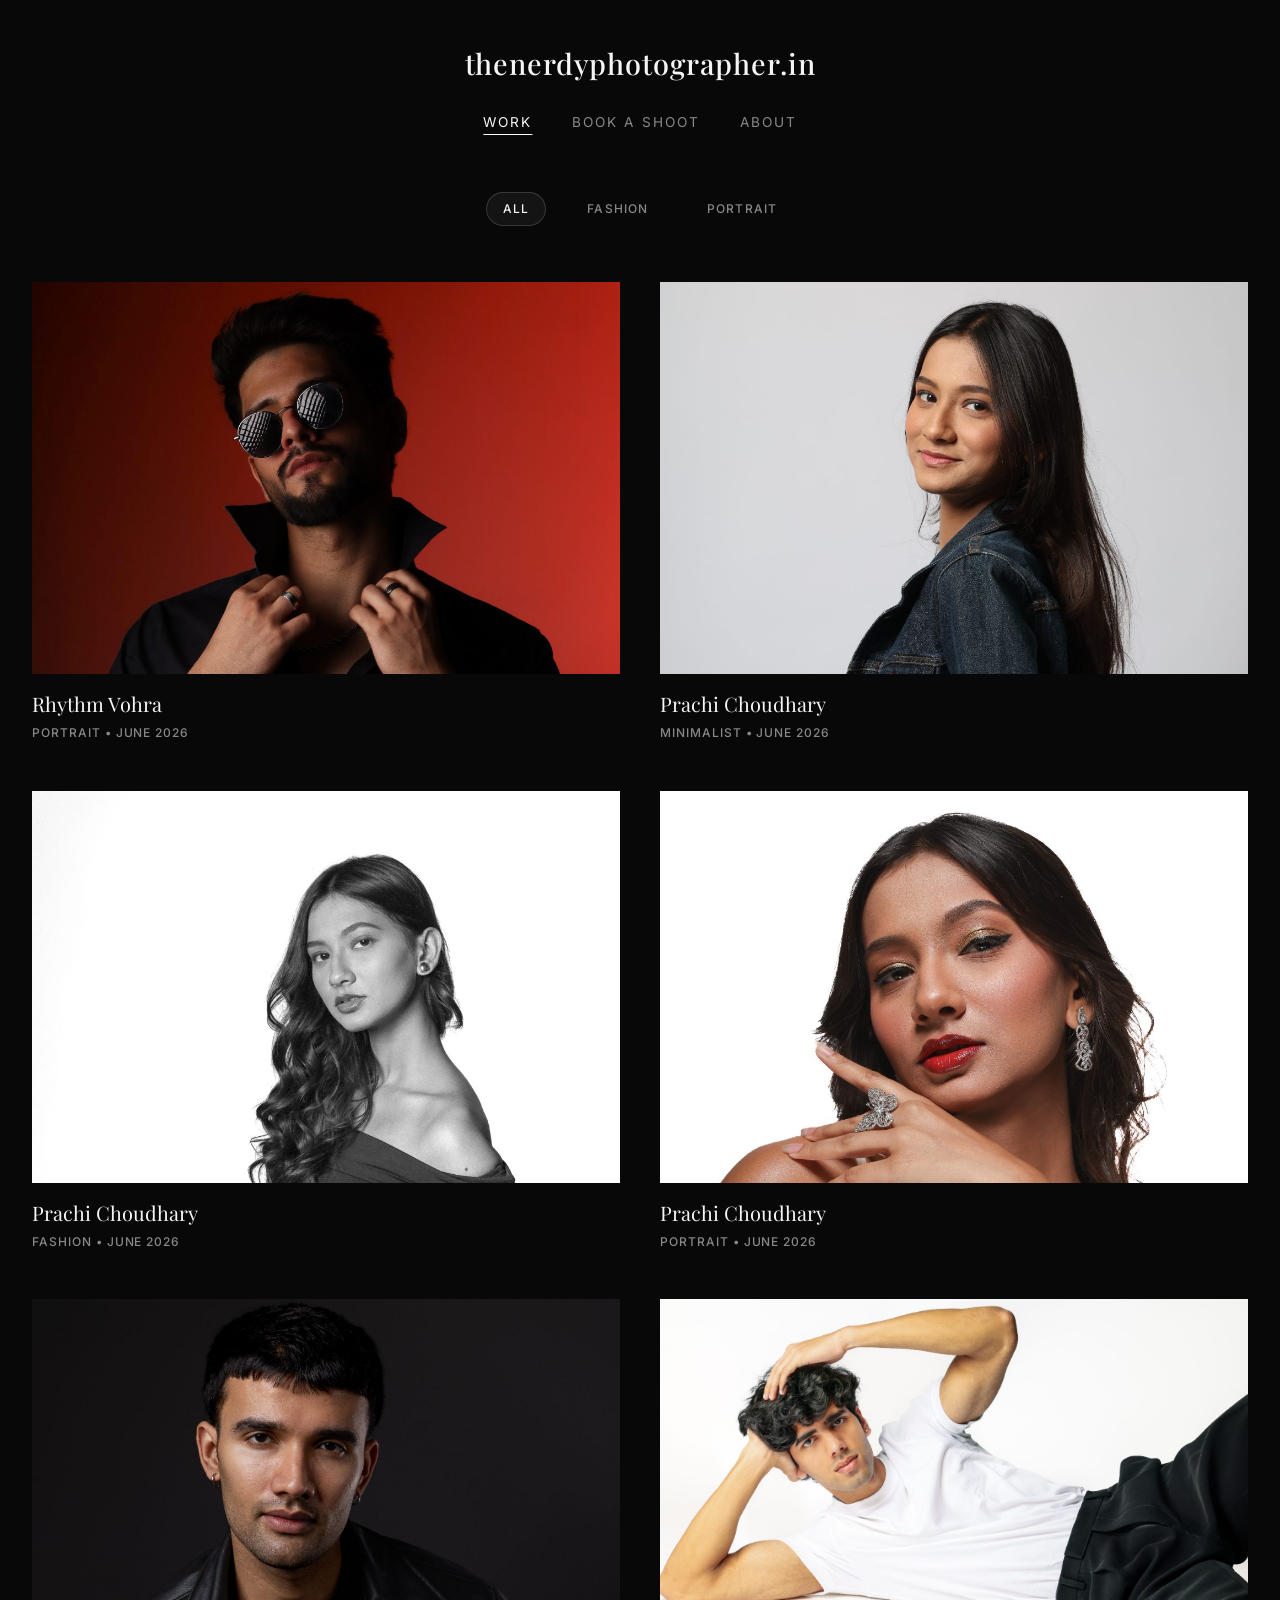
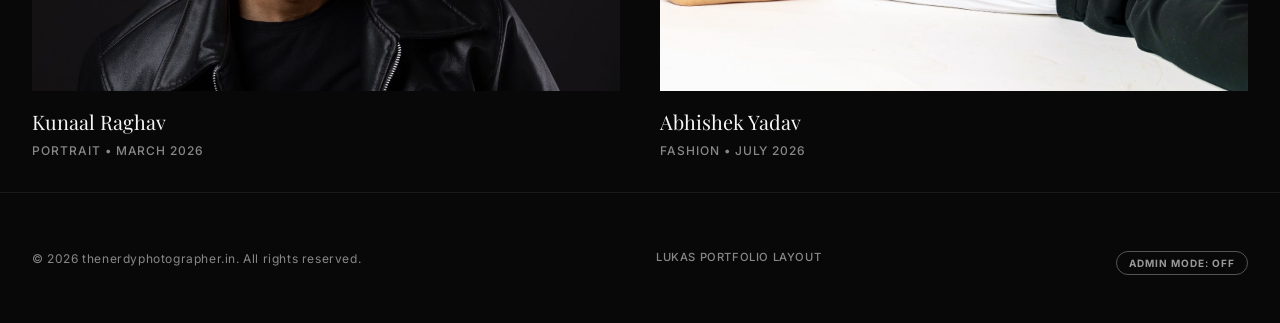
==== lukas-portfolio/index.html @ dd001d80 "Initial commit of test-portfolios (Lukas, Matthias, and Nordic Editorial templates)" ====
<!DOCTYPE html>
<html lang="en">
<head>
  <meta charset="UTF-8">
  <meta name="viewport" content="width=device-width, initial-scale=1.0">
  <title>Lukas — photographer portfolio</title>
  <meta name="description" content="A minimalist landscape and fashion photography portfolio, styled in the Lukas theme. Noida, Delhi NCR, India.">
  
  <!-- Fonts: Inter for UI/Body, Playfair Display for Editorial Titles -->
  <link rel="preconnect" href="https://fonts.googleapis.com">
  <link rel="preconnect" href="https://fonts.gstatic.com" crossorigin>
  <link href="https://fonts.googleapis.com/css2?family=Inter:wght@300;400;500;600;700&family=Playfair+Display:ital,wght@0,400;0,500;0,600;1,400&display=swap" rel="stylesheet">
  
  <link rel="stylesheet" href="styles.css">
</head>
<body class="dark-mode">
  
  <!-- Centered Navigation Header -->
  <header class="site-header">
    <div class="header-container">
      <a href="#/" class="logo-link">
        <h1 class="logo-title">thenerdyphotographer.in</h1>
      </a>
      <nav class="main-nav">
        <ul class="nav-list">
          <li><a href="#/" class="nav-item active" data-page="work">Work</a></li>
          <li><a href="#/book" class="nav-item" data-page="book">Book a Shoot</a></li>
          <li><a href="#/about" class="nav-item" data-page="about">About</a></li>
          <li id="nav-upload-li" style="display: none;"><a href="#/upload" class="nav-item" data-page="upload">Publish Shoot</a></li>
        </ul>
      </nav>
    </div>
  </header>

  <!-- Main Viewport -->
  <main class="viewport-main">
    
    <!-- Loader -->
    <div id="loader" class="loader">
      <div class="loader-spinner"></div>
    </div>

    <!-- View: Portfolio Work Grid (Lukas-style project grid) -->
    <section id="view-work" class="view active">
      <!-- Activity/Category Filters -->
      <div class="filters-container"></div>
      
      <!-- Portfolio Grid -->
      <div id="portfolio-grid" class="portfolio-grid">
        <!-- Rendered dynamically by app.js -->
      </div>
    </section>

    <!-- View: Project Details View -->
    <section id="view-project" class="view">
      <div class="project-header">
        <a href="#/" class="back-link">
          <svg width="18" height="18" viewBox="0 0 24 24" fill="none" stroke="currentColor" stroke-width="2" stroke-linecap="round" stroke-linejoin="round"><line x1="19" y1="12" x2="5" y2="12"></line><polyline points="12 19 5 12 12 5"></polyline></svg>
          <span>Back to Work</span>
        </a>
        <h2 id="project-title" class="project-title">Project Title</h2>
        <div id="project-meta-top" class="project-meta-top">
          <span id="project-season">Season</span> &bull; 
          <span id="project-location">Location</span> &bull; 
          <span id="project-activity">Activity</span>
        </div>
      </div>

      <!-- Project Story / Description -->
      <div id="project-desc-container" class="project-description-container">
        <p id="project-description" class="project-description-text">Project creative narrative...</p>
      </div>

      <!-- Project Photo Stack -->
      <div id="project-photos" class="project-photos">
        <!-- Rendered dynamically by app.js -->
      </div>

      <!-- Extended Details: Testimonials & Lighting Diagrams -->
      <div class="extended-details-section">
        <div class="extended-grid">
          <!-- Testimonials -->
          <div id="project-testimonials" class="detail-block testimonials-block">
            <h3 class="block-title">Testimonials</h3>
            <div id="testimonial-quotes" class="testimonial-quotes">
              <!-- Rendered dynamically -->
            </div>
          </div>
          <!-- Lighting Diagram -->
          <div id="project-lighting" class="detail-block lighting-block">
            <h3 class="block-title">Lighting Setup</h3>
            <div id="lighting-content" class="lighting-content">
              <!-- Rendered dynamically -->
            </div>
          </div>
        </div>
      </div>

      <!-- Project Credits / Technical details sidebar/footer -->
      <div class="project-credits-section">
        <div class="credits-grid">
          <div class="credit-block">
            <span class="credit-label">Creative Team</span>
            <div id="credit-team-details" class="credit-value">
              <!-- Rendered dynamically -->
            </div>
          </div>
          <div class="credit-block">
            <span class="credit-label">Production details</span>
            <div id="credit-tech-details" class="credit-value">
              <!-- Rendered dynamically -->
            </div>
          </div>
        </div>
      </div>
    </section>

    <!-- View: Book a Shoot Form Page -->
    <section id="view-book" class="view">
      <div class="booking-container">
        <div class="booking-header">
          <h2 class="booking-title">Book a Session</h2>
          <p class="booking-subtitle">Collaborate with our Noida-based creative studio on your next project</p>
        </div>

        <form id="booking-form" class="booking-form">
          <div class="form-row">
            <div class="form-group">
              <label for="book-name" class="form-label">Name *</label>
              <input type="text" id="book-name" required class="form-input" placeholder="Your full name">
            </div>
            <div class="form-group">
              <label for="book-role" class="form-label">Role / Organization *</label>
              <input type="text" id="book-role" required class="form-input" placeholder="e.g. Designer, Stylist, Brand Manager, MUA, Talent">
            </div>
          </div>

          <div class="form-row">
            <div class="form-group">
              <label for="book-email" class="form-label">Email *</label>
              <input type="email" id="book-email" required class="form-input" placeholder="Your email address">
            </div>
            <div class="form-group">
              <label for="book-phone" class="form-label">Phone Number</label>
              <input type="tel" id="book-phone" class="form-input" placeholder="Your contact number">
            </div>
          </div>

          <div class="form-row">
            <div class="form-group">
              <label for="book-type" class="form-label">Shoot Type *</label>
              <select id="book-type" required class="form-input">
                <option value="" disabled selected>Select shoot type</option>
                <option value="Portrait">Portrait Session</option>
                <option value="Fashion">Fashion Editorial</option>
                <option value="Campaign">Brand Campaign</option>
                <option value="Commercial">Commercial Project</option>
                <option value="Test Shoot">Creative Test Shoot</option>
              </select>
            </div>
            <div class="form-group">
              <label for="book-date" class="form-label">Preferred Date *</label>
              <input type="date" id="book-date" required class="form-input">
            </div>
          </div>

          <div class="form-row">
            <div class="form-group">
              <label for="book-brand" class="form-label">Brand / Client / Collection (Optional)</label>
              <input type="text" id="book-brand" class="form-input" placeholder="e.g. Vogue, Personal Project, Local Brand">
            </div>
            <div class="form-group">
              <label for="book-instagram" class="form-label">Instagram Handle (Optional)</label>
              <input type="text" id="book-instagram" class="form-input" placeholder="e.g. @yourhandle">
            </div>
          </div>

          <div class="form-group">
            <label for="book-concept" class="form-label">Creative Concept / Brief *</label>
            <textarea id="book-concept" required class="form-input form-textarea" placeholder="Describe your vision, mood, styling ideas, and the narrative you want to capture..."></textarea>
          </div>

          <div class="form-group">
            <label for="book-gear" class="form-label">Special Gear / Studio Requirements (Optional)</label>
            <input type="text" id="book-gear" class="form-input" placeholder="e.g. Medium format, continuous lights, outdoor reflectors">
          </div>

          <button type="submit" class="booking-submit-btn" id="bookSubmitBtn">Send Booking Request</button>
          
          <div id="booking-success-msg" class="booking-success-msg">
            <svg width="24" height="24" viewBox="0 0 24 24" fill="none" stroke="currentColor" stroke-width="2" stroke-linecap="round" stroke-linejoin="round" class="success-icon"><polyline points="20 6 9 17 4 12"></polyline></svg>
            <div>
              <strong>Request Received!</strong> We will get in touch with you shortly.
            </div>
          </div>
        </form>

        <!-- Display Local Bookings Archive (Stays local, for client review) -->
        <div class="bookings-archive">
          <h3 class="archive-title">Your Local Bookings</h3>
          <div id="bookings-list" class="bookings-list">
            <p class="no-bookings">No local bookings made yet.</p>
          </div>
        </div>
      </div>
    </section>

    <!-- View: About Page -->
    <section id="view-about" class="view">
      <div class="about-container">
        <div class="about-hero-image">
          <div class="about-visual-fallback">
            <span class="studio-initials">TNP</span>
          </div>
        </div>
        <div class="about-content">
          <h2 class="about-title">thenerdyphotographer.in</h2>
          <p class="about-subtitle">Visual Storytelling & Creative Photography</p>
          <div class="about-text">
            <p>Based in Noida, Noida / Delhi NCR, our studio focuses on creating cinematic, high-fashion, editorial, and portrait photography.</p>
            <p>We blend storytelling with structural composition and soft lighting diagramming to deliver a signature, narrative-driven aesthetic.</p>
            <p>Available for editorial commissions, brand campaigns, and creative test shoots.</p>
          </div>
          <div class="about-details">
            <div class="about-info-row">
              <span class="info-label">Location</span>
              <span class="info-value">Noida, Uttar Pradesh, India</span>
            </div>
            <div class="about-info-row">
              <span class="info-label">Instagram</span>
              <span class="info-value"><a href="https://www.instagram.com/thenerdyphotographer.in/" target="_blank" rel="noopener">@thenerdyphotographer.in</a></span>
            </div>
            <div class="about-info-row">
              <span class="info-label">Kavyar</span>
              <span class="info-value"><a href="https://kavyar.com/uucurn46ib8f" target="_blank" rel="noopener">kavyar.com/uucurn46ib8f</a></span>
            </div>
          </div>
        </div>
      </div>
    </section>

  </main>

    <!-- View: Upload Page (Admin) -->
    <section id="view-upload" class="view">
      <div class="booking-container">
        <div class="booking-header">
          <h2 class="booking-title">Publish a Photoshoot</h2>
          <p class="booking-subtitle">Create a new gallery shoot and save it to the local browser archive.</p>
        </div>

        <form id="upload-form" class="booking-form" autocomplete="off">
          <div class="form-group">
            <label for="upload-images" class="form-label" style="display:block; margin-bottom:12px; font-weight:700;">Upload Photos *</label>
            <div id="lukas-dropzone" class="dropzone" style="border: 2px dashed #444; border-radius: 8px; padding: 30px; text-align: center; cursor: pointer; background: #111; margin-bottom: 20px;">
              <input type="file" id="upload-file-input" accept="image/*" multiple style="display:none;" />
              <p style="margin:0; font-size:14px; color:#aaa;">Drag photos here or <span style="text-decoration:underline; color:#c3a078;">browse files</span></p>
            </div>
            <div id="staging-grid" class="thumb-grid" style="display: grid; grid-template-columns: repeat(auto-fill, minmax(110px, 1fr)); gap: 12px; margin-bottom: 20px;"></div>
          </div>

          <div class="form-group">
            <label for="f_title" class="form-label">Shoot Title *</label>
            <input type="text" id="f_title" required class="form-input" placeholder="e.g. Merrell Campaign — Fall '26">
          </div>

          <div class="form-row">
            <div class="form-group">
              <label for="f_brand" class="form-label">Brand</label>
              <input type="text" id="f_brand" class="form-input" placeholder="e.g. Merrell, Vogue, Independent">
            </div>
            <div class="form-group">
              <label for="f_activity" class="form-label">Activity / Genre *</label>
              <select id="f_activity" required class="form-input">
                <option value="Portrait">Portrait</option>
                <option value="Fashion">Fashion</option>
                <option value="Editorial">Editorial</option>
                <option value="Commercial">Commercial</option>
                <option value="Sports">Sports</option>
                <option value="Beauty">Beauty</option>
              </select>
            </div>
          </div>

          <div class="form-row">
            <div class="form-group">
              <label for="f_type" class="form-label">Type</label>
              <input type="text" id="f_type" class="form-input" placeholder="e.g. Commercial Campaign, Test Shoot">
            </div>
            <div class="form-group">
              <label for="f_season" class="form-label">Season / Year</label>
              <input type="text" id="f_season" class="form-input" placeholder="e.g. Autumn 2026">
            </div>
          </div>

          <div class="form-row">
            <div class="form-group">
              <label for="f_photographer" class="form-label">Photographer</label>
              <input type="text" id="f_photographer" class="form-input" placeholder="Prateek Saxena">
            </div>
            <div class="form-group">
              <label for="f_ad" class="form-label">Art Director</label>
              <input type="text" id="f_ad" class="form-input" placeholder="—">
            </div>
          </div>

          <div class="form-row">
            <div class="form-group">
              <label for="f_stylist" class="form-label">Stylist</label>
              <input type="text" id="f_stylist" class="form-input" placeholder="—">
            </div>
            <div class="form-group">
              <label for="f_hair" class="form-label">Hair Stylist</label>
              <input type="text" id="f_hair" class="form-input" placeholder="—">
            </div>
          </div>

          <div class="form-row">
            <div class="form-group">
              <label for="f_mua" class="form-label">Makeup Artist (MUA)</label>
              <input type="text" id="f_mua" class="form-input" placeholder="—">
            </div>
            <div class="form-group">
              <label for="f_talent" class="form-label">Talent / Models</label>
              <input type="text" id="f_talent" class="form-input" placeholder="e.g. Model A, Model B">
            </div>
          </div>

          <div class="form-row">
            <div class="form-group">
              <label for="f_location" class="form-label">Location</label>
              <input type="text" id="f_location" class="form-input" placeholder="e.g. Noida Studio 1">
            </div>
            <div class="form-group">
              <label for="f_date" class="form-label">Date Shot</label>
              <input type="date" id="f_date" class="form-input">
            </div>
          </div>

          <div class="form-group">
            <label for="f_desc" class="form-label">Description narrative</label>
            <textarea id="f_desc" class="form-input form-textarea" placeholder="Describe the shoot's visual narrative or creative concept..."></textarea>
          </div>

          <div class="form-row">
            <div class="form-group">
              <label for="f_gear" class="form-label">Camera / Gear Specs</label>
              <input type="text" id="f_gear" class="form-input" placeholder="e.g. Hasselblad X2D · 38mm f/2.5">
            </div>
            <div class="form-group">
              <label for="f_rights" class="form-label">Usage Rights</label>
              <input type="text" id="f_rights" class="form-input" placeholder="e.g. Digital + Print, Worldwide">
            </div>
          </div>

          <div class="form-row">
            <div class="form-group">
              <label for="f_instagram" class="form-label">Instagram Handles</label>
              <input type="text" id="f_instagram" class="form-input" placeholder="e.g. @yourhandle, @talenthandle">
            </div>
            <div class="form-group">
              <label for="f_link" class="form-label">Portfolio Link</label>
              <input type="url" id="f_link" class="form-input" placeholder="https://thenerdyphotographer.in">
            </div>
          </div>

          <div class="form-group">
            <label for="f_diagram" class="form-label">Lighting Diagram Image (Optional)</label>
            <div style="display: flex; gap: 14px; align-items: center;">
              <input type="file" id="f_diagram_file" accept="image/*" class="form-input" style="flex:1;">
              <select id="f_diagram_visibility" class="form-input" style="width: 140px;">
                <option value="public">Public</option>
                <option value="private">Private</option>
              </select>
            </div>
            <div id="diagram-preview-box" style="margin-top: 10px; display: none;">
              <img id="f_diagram_img" style="max-height: 120px; border-radius: 4px; border: 1px solid #444;" alt="Diagram Preview">
            </div>
          </div>

          <div class="form-row">
            <div class="form-group">
              <label class="form-label">Testimonial 1 (Quote & By)</label>
              <div style="display:flex; gap:10px;">
                <input type="text" id="f_quote_1" class="form-input" style="flex:2;" placeholder="Quote text">
                <input type="text" id="f_quoteby_1" class="form-input" style="flex:1;" placeholder="By">
              </div>
            </div>
          </div>

          <div class="form-row" style="margin-top:10px;">
            <label style="display: flex; align-items: center; gap: 8px; font-weight: 700; cursor: pointer;">
              <input id="f_featured" type="checkbox" checked style="width: 16px; height: 16px; accent-color: var(--accent,#c3a078);" />
              Feature on home grid
            </label>
          </div>

          <button type="submit" class="booking-submit-btn" id="uploadSubmitBtn" style="margin-top: 24px;">Publish Shoot</button>
        </form>
      </div>
    </section>

    <!-- Lightbox Modal -->
  <div id="lightbox" class="lightbox" aria-hidden="true" role="dialog">
    <button class="lightbox-close" aria-label="Close lightbox">&times;</button>
    <button class="lightbox-prev" aria-label="Previous image">&#10094;</button>
    <button class="lightbox-next" aria-label="Next image">&#10095;</button>
    <div class="lightbox-content">
      <img id="lightbox-img" src="" alt="Lightbox View">
    </div>
    <div id="lightbox-caption" class="lightbox-caption">Photo Caption</div>
  </div>

  <footer class="site-footer">
    <div class="footer-content">
      <p class="footer-copy">&copy; 2026 thenerdyphotographer.in. All rights reserved.</p>
      <p class="footer-design">Lukas Portfolio Layout</p>
      <div style="margin-top: 10px;">
        <button class="admin-mode-btn" id="adminModeBtnFooter" style="background:none; border:1px solid #555; color:#999; font-family:inherit; font-size:10px; font-weight:700; padding:5px 12px; border-radius:100px; cursor:pointer; text-transform:uppercase; letter-spacing:0.1em; transition:all 0.3s; outline:none;">Admin Mode: Off</button>
      </div>
    </div>
  </footer>

  <!-- Scripts -->
  <script src="data.js"></script>
  <script src="app.js"></script>
</body>
</html>
---- lukas-portfolio/styles.css ----
/* ==========================================================================
   LUKAS PORTFOLIO — DESIGN SYSTEM & STYLES
   Minimalist, image-first photography portfolio in dark mode.
   ========================================================================== */

:root {
  --bg-color: #080808;
  --bg-header-scroll: rgba(8, 8, 8, 0.85);
  --text-color: #d8d8d8;
  --text-dim: #888888;
  --text-light: #f5f5f5;
  --border-color: #1a1a1a;
  --accent-color: #ffffff;
  
  --font-sans: 'Inter', -apple-system, BlinkMacSystemFont, "Segoe UI", Roboto, sans-serif;
  --font-serif: 'Playfair Display', Georgia, Cambria, "Times New Roman", Times, serif;
  
  --transition-smooth: all 0.4s cubic-bezier(0.25, 1, 0.5, 1);
  --transition-fast: all 0.2s ease;
}

* {
  box-sizing: border-box;
  margin: 0;
  padding: 0;
}

html {
  scroll-behavior: smooth;
  background-color: var(--bg-color);
  -webkit-font-smoothing: antialiased;
  -moz-osx-font-smoothing: grayscale;
}

body {
  font-family: var(--font-sans);
  color: var(--text-color);
  background-color: var(--bg-color);
  line-height: 1.6;
  min-height: 100vh;
  display: flex;
  flex-direction: column;
  overflow-x: hidden;
}

a {
  color: inherit;
  text-decoration: none;
  transition: var(--transition-fast);
}

/* ==========================================================================
   HEADER & NAVIGATION (Lukas-style Centered Fixed Masthead)
   ========================================================================== */

.site-header {
  position: sticky;
  top: 0;
  width: 100%;
  z-index: 100;
  background-color: var(--bg-color);
  border-bottom: 1px solid transparent;
  transition: var(--transition-smooth);
}

/* Scrolled state applied via JS */
.site-header.scrolled {
  background-color: var(--bg-header-scroll);
  border-bottom: 1px solid var(--border-color);
  backdrop-filter: blur(12px);
  -webkit-backdrop-filter: blur(12px);
}

.header-container {
  max-width: 1400px;
  margin: 0 auto;
  padding: 2.5rem 2rem 1.5rem 2rem;
  display: flex;
  flex-direction: column;
  align-items: center;
  gap: 1.2rem;
  transition: var(--transition-smooth);
}

.site-header.scrolled .header-container {
  padding: 1.2rem 2rem 1rem 2rem;
  gap: 0.6rem;
}

.logo-link {
  display: inline-block;
  text-align: center;
}

.logo-title {
  font-family: var(--font-serif);
  font-size: 1.8rem;
  font-weight: 500;
  letter-spacing: 0.03em;
  color: var(--text-light);
  transition: var(--transition-smooth);
}

.site-header.scrolled .logo-title {
  font-size: 1.4rem;
}

.main-nav {
  margin-top: 0.25rem;
}

.nav-list {
  display: flex;
  list-style: none;
  gap: 2.5rem;
}

.nav-item {
  font-size: 0.85rem;
  font-weight: 400;
  text-transform: uppercase;
  letter-spacing: 0.15em;
  color: var(--text-dim);
  padding: 0.3rem 0;
  position: relative;
}

.nav-item:hover {
  color: var(--text-light);
}

.nav-item::after {
  content: '';
  position: absolute;
  bottom: 0;
  left: 50%;
  width: 0;
  height: 1px;
  background-color: var(--accent-color);
  transition: var(--transition-smooth);
  transform: translateX(-50%);
}

.nav-item.active {
  color: var(--text-light);
}

.nav-item.active::after {
  width: 100%;
}

/* ==========================================================================
   VIEW CONTROLS & SECTIONS
   ========================================================================== */

.viewport-main {
  flex: 1;
  max-width: 1400px;
  width: 100%;
  margin: 0 auto;
  padding: 2rem;
  position: relative;
}

.view {
  display: none;
  opacity: 0;
  transform: translateY(15px);
  transition: opacity 0.5s ease, transform 0.5s ease;
}

.view.active {
  display: block;
  opacity: 1;
  transform: translateY(0);
}

/* Loader */
.loader {
  position: absolute;
  top: 50%;
  left: 50%;
  transform: translate(-50%, -50%);
  display: none;
  z-index: 10;
}

.loader.active {
  display: block;
}

.loader-spinner {
  width: 30px;
  height: 30px;
  border: 2px solid rgba(255, 255, 255, 0.05);
  border-top-color: var(--accent-color);
  border-radius: 50%;
  animation: spin 0.8s linear infinite;
}

@keyframes spin {
  to { transform: rotate(360deg); }
}

/* ==========================================================================
   VIEW: PORTFOLIO GRID
   ========================================================================== */

.filters-container {
  display: flex;
  justify-content: center;
  gap: 1.5rem;
  margin-bottom: 3.5rem;
  flex-wrap: wrap;
}

.filter-btn {
  font-size: 0.75rem;
  font-weight: 500;
  text-transform: uppercase;
  letter-spacing: 0.1em;
  color: var(--text-dim);
  cursor: pointer;
  padding: 0.4rem 1rem;
  border-radius: 100px;
  border: 1px solid transparent;
  transition: var(--transition-fast);
}

.filter-btn:hover {
  color: var(--text-light);
  border-color: rgba(255, 255, 255, 0.1);
}

.filter-btn.active {
  color: var(--text-light);
  background-color: rgba(255, 255, 255, 0.05);
  border-color: rgba(255, 255, 255, 0.15);
}

.portfolio-grid {
  display: grid;
  grid-template-columns: repeat(auto-fill, minmax(380px, 1fr));
  gap: 3rem 2.5rem;
}

.grid-item {
  display: flex;
  flex-direction: column;
  cursor: pointer;
  opacity: 0;
  transform: translateY(20px);
  animation: fadeInUp 0.6s cubic-bezier(0.25, 1, 0.5, 1) forwards;
}

@keyframes fadeInUp {
  to {
    opacity: 1;
    transform: translateY(0);
  }
}

.grid-item-img-container {
  position: relative;
  overflow: hidden;
  margin-bottom: 0.9rem;
  background-color: #0f0f0f;
  aspect-ratio: 3/2;
}

.grid-item-img {
  width: 100%;
  height: 100%;
  object-fit: cover;
  object-position: top center;
  transition: transform 0.8s cubic-bezier(0.25, 1, 0.5, 1);
}

.grid-item:hover .grid-item-img {
  transform: scale(1.03);
}

/* Lukas theme layout: text below the covers */
.grid-item-title {
  font-family: var(--font-serif);
  font-size: 1.25rem;
  font-weight: 400;
  color: var(--text-light);
  margin-bottom: 0.2rem;
}

.grid-item-meta {
  font-size: 0.75rem;
  font-weight: 500;
  text-transform: uppercase;
  letter-spacing: 0.08em;
  color: var(--text-dim);
}

/* ==========================================================================
   VIEW: PROJECT DETAILS (Editorial Vertical Stack Layout)
   ========================================================================== */

.project-header {
  max-width: 900px;
  margin: 1.5rem auto 3.5rem auto;
  text-align: center;
}

.back-link {
  display: inline-flex;
  align-items: center;
  gap: 0.5rem;
  font-size: 0.75rem;
  font-weight: 500;
  text-transform: uppercase;
  letter-spacing: 0.12em;
  color: var(--text-dim);
  margin-bottom: 2rem;
}

.back-link:hover {
  color: var(--text-light);
}

.project-title {
  font-family: var(--font-serif);
  font-size: 2.8rem;
  font-weight: 400;
  color: var(--text-light);
  line-height: 1.2;
  margin-bottom: 0.8rem;
}

.project-meta-top {
  font-size: 0.8rem;
  text-transform: uppercase;
  letter-spacing: 0.1em;
  color: var(--text-dim);
}

.project-description-container {
  max-width: 800px;
  margin: -1.5rem auto 4.5rem auto;
  text-align: center;
  padding: 0 1rem;
}

.project-description-text {
  font-family: var(--font-serif);
  font-size: 1.25rem;
  font-style: italic;
  color: var(--text-color);
  line-height: 1.7;
}

.project-photos {
  max-width: 1100px;
  margin: 0 auto;
  display: flex;
  flex-direction: column;
  gap: 6rem; /* Large gaps for dynamic storytelling vertical flow */
}

.project-photo-wrapper {
  width: 100%;
  display: block;
  opacity: 0;
  transform: translateY(30px);
  transition: opacity 0.8s ease, transform 0.8s ease;
}

.project-photo-wrapper.visible {
  opacity: 1;
  transform: translateY(0);
}

.project-photo-container {
  position: relative;
  overflow: hidden;
  background-color: #0f0f0f;
  cursor: zoom-in;
}

.project-photo-img {
  display: block;
  width: 100%;
  height: auto;
  max-height: 90vh;
  object-fit: contain;
  object-position: top center;
  transition: transform 0.5s ease;
}

.project-photo-container:hover .project-photo-img {
  transform: scale(1.01);
}

/* Staggered layouts for variation */
.project-photo-wrapper:nth-child(even) {
  max-width: 850px;
  margin: 0 auto;
}

.project-photo-wrapper:nth-child(odd) {
  max-width: 1050px;
  margin: 0 auto;
}

/* Extended details grid (Testimonials & Lighting Diagrams) */
.extended-details-section {
  max-width: 1100px;
  margin: 6rem auto 2rem auto;
  padding: 0 1rem;
}

.extended-grid {
  display: grid;
  grid-template-columns: 1fr 1fr;
  gap: 4rem;
}

.block-title {
  font-family: var(--font-sans);
  font-size: 0.75rem;
  text-transform: uppercase;
  letter-spacing: 0.15em;
  color: var(--text-dim);
  margin-bottom: 1.5rem;
  border-bottom: 1px solid var(--border-color);
  padding-bottom: 0.5rem;
  font-weight: 600;
}

.testimonial-quotes {
  display: flex;
  flex-direction: column;
  gap: 2rem;
}

.testimonial-card {
  background-color: rgba(255, 255, 255, 0.02);
  border-left: 2px solid var(--text-dim);
  padding: 1.5rem;
  border-radius: 0 8px 8px 0;
}

.testimonial-text {
  font-family: var(--font-serif);
  font-size: 1.05rem;
  line-height: 1.6;
  margin-bottom: 0.8rem;
  color: var(--text-light);
}

.testimonial-author {
  font-size: 0.8rem;
  font-weight: 500;
  color: var(--text-dim);
  text-transform: uppercase;
  letter-spacing: 0.05em;
}

.lighting-content {
  background-color: rgba(255, 255, 255, 0.01);
  border: 1px dashed var(--border-color);
  border-radius: 6px;
  padding: 2.5rem;
  text-align: center;
  display: flex;
  flex-direction: column;
  align-items: center;
  justify-content: center;
  min-height: 220px;
}

.lighting-icon {
  margin-bottom: 1rem;
  color: var(--text-dim);
}

.lighting-title {
  font-size: 0.95rem;
  font-weight: 600;
  margin-bottom: 0.4rem;
  color: var(--text-light);
  text-transform: uppercase;
  letter-spacing: 0.05em;
}

.lighting-desc {
  font-size: 0.8rem;
  color: var(--text-dim);
  max-width: 340px;
  line-height: 1.5;
}

/* Metadata credits at the bottom of projects */
.project-credits-section {
  max-width: 1100px;
  margin: 4rem auto 4rem auto;
  border-top: 1px solid var(--border-color);
  padding: 4rem 1rem 0 1rem;
}

.credits-grid {
  display: grid;
  grid-template-columns: repeat(auto-fit, minmax(280px, 1fr));
  gap: 3rem 4rem;
}

.credit-block {
  display: flex;
  flex-direction: column;
  gap: 0.5rem;
}

.credit-label {
  font-size: 0.7rem;
  text-transform: uppercase;
  letter-spacing: 0.15em;
  color: var(--text-dim);
  font-weight: 600;
  border-bottom: 1px solid var(--border-color);
  padding-bottom: 0.5rem;
  margin-bottom: 0.5rem;
}

.credit-value {
  font-size: 0.9rem;
  color: var(--text-color);
}

.credit-item {
  display: flex;
  justify-content: space-between;
  margin-bottom: 0.6rem;
  border-bottom: 1px solid rgba(255, 255, 255, 0.02);
  padding-bottom: 0.4rem;
}

.credit-item-label {
  color: var(--text-dim);
  font-weight: 500;
  display: inline-block;
}

.credit-link {
  border-bottom: 1px dashed var(--text-dim);
}

.credit-link:hover {
  color: var(--text-light);
  border-bottom-color: var(--text-light);
}

/* ==========================================================================
   VIEW: BOOK A SESSION
   ========================================================================== */

.booking-container {
  max-width: 800px;
  margin: 2rem auto 4rem auto;
  padding: 0 1.5rem;
}

.booking-header {
  text-align: center;
  margin-bottom: 3.5rem;
}

.booking-title {
  font-family: var(--font-serif);
  font-size: 2.5rem;
  font-weight: 400;
  color: var(--text-light);
  margin-bottom: 0.5rem;
}

.booking-subtitle {
  font-size: 0.95rem;
  color: var(--text-dim);
}

.booking-form {
  display: flex;
  flex-direction: column;
  gap: 1.8rem;
}

.form-row {
  display: grid;
  grid-template-columns: 1fr 1fr;
  gap: 1.5rem;
}

.form-group {
  display: flex;
  flex-direction: column;
  gap: 0.5rem;
}

.form-label {
  font-size: 0.75rem;
  text-transform: uppercase;
  letter-spacing: 0.1em;
  color: var(--text-dim);
  font-weight: 500;
}

.form-input {
  background-color: rgba(255, 255, 255, 0.03);
  border: 1px solid var(--border-color);
  padding: 0.85rem 1rem;
  color: var(--text-color);
  font-family: var(--font-sans);
  font-size: 0.9rem;
  border-radius: 4px;
  outline: none;
  transition: var(--transition-fast);
}

.form-input:focus {
  border-color: rgba(255, 255, 255, 0.25);
  background-color: rgba(255, 255, 255, 0.05);
}

.form-textarea {
  min-height: 120px;
  resize: vertical;
  line-height: 1.5;
}

.booking-submit-btn {
  background-color: var(--text-light);
  color: var(--bg-color);
  border: none;
  font-family: var(--font-sans);
  font-size: 0.85rem;
  font-weight: 600;
  text-transform: uppercase;
  letter-spacing: 0.1em;
  padding: 1rem 2rem;
  cursor: pointer;
  transition: var(--transition-fast);
  border-radius: 4px;
  align-self: center;
  margin-top: 1rem;
}

.booking-submit-btn:hover {
  background-color: #ffffff;
  transform: translateY(-1px);
  box-shadow: 0 4px 12px rgba(255, 255, 255, 0.1);
}

.booking-success-msg {
  display: none;
  background-color: rgba(46, 125, 50, 0.1);
  border: 1px solid rgba(46, 125, 50, 0.3);
  color: #81c784;
  padding: 1.2rem;
  border-radius: 4px;
  font-size: 0.9rem;
  gap: 0.8rem;
  align-items: center;
  margin-top: 1rem;
}

.booking-success-msg.active {
  display: flex;
}

.success-icon {
  flex-shrink: 0;
}

.bookings-archive {
  margin-top: 5rem;
  border-top: 1px solid var(--border-color);
  padding-top: 3rem;
}

.archive-title {
  font-size: 1rem;
  font-weight: 500;
  text-transform: uppercase;
  letter-spacing: 0.1em;
  color: var(--text-light);
  margin-bottom: 1.5rem;
}

.bookings-list {
  display: flex;
  flex-direction: column;
  gap: 1rem;
}

.booking-card {
  background-color: rgba(255, 255, 255, 0.01);
  border: 1px solid var(--border-color);
  padding: 1.2rem;
  border-radius: 6px;
  font-size: 0.85rem;
}

.booking-card-header {
  display: flex;
  justify-content: space-between;
  margin-bottom: 0.6rem;
  border-bottom: 1px solid rgba(255, 255, 255, 0.03);
  padding-bottom: 0.4rem;
}

.booking-card-name {
  font-weight: 600;
  color: var(--text-light);
}

.booking-card-date {
  color: var(--text-dim);
}

.booking-card-row {
  margin-bottom: 0.3rem;
}

.booking-card-label {
  color: var(--text-dim);
  font-weight: 500;
  margin-right: 0.5rem;
}

.booking-card-concept {
  margin-top: 0.6rem;
  color: #ccc;
  font-style: italic;
  background-color: rgba(0, 0, 0, 0.15);
  padding: 0.8rem;
  border-radius: 4px;
}

.no-bookings {
  color: var(--text-dim);
  font-style: italic;
  text-align: center;
  padding: 1.5rem 0;
}

/* ==========================================================================
   VIEW: ABOUT
   ========================================================================== */

.about-container {
  display: grid;
  grid-template-columns: 1fr 1fr;
  gap: 4.5rem;
  max-width: 1100px;
  margin: 3rem auto;
  align-items: center;
}

.about-hero-image {
  aspect-ratio: 4/5;
  background-color: #0f0f0f;
  border: 1px solid var(--border-color);
  position: relative;
  display: flex;
  align-items: center;
  justify-content: center;
  overflow: hidden;
}

.about-visual-fallback {
  text-align: center;
}

.studio-initials {
  font-family: var(--font-serif);
  font-size: 5rem;
  color: rgba(255, 255, 255, 0.03);
  font-weight: 600;
  letter-spacing: 0.1em;
}

.about-content {
  display: flex;
  flex-direction: column;
  gap: 1.5rem;
}

.about-title {
  font-family: var(--font-serif);
  font-size: 2.4rem;
  font-weight: 400;
  color: var(--text-light);
}

.about-subtitle {
  font-size: 0.9rem;
  text-transform: uppercase;
  letter-spacing: 0.15em;
  color: var(--text-dim);
  margin-top: -0.8rem;
  font-weight: 500;
}

.about-text {
  font-size: 0.95rem;
  color: var(--text-color);
  display: flex;
  flex-direction: column;
  gap: 1rem;
}

.about-details {
  margin-top: 1.5rem;
  border-top: 1px solid var(--border-color);
  padding-top: 1.5rem;
  display: flex;
  flex-direction: column;
  gap: 0.8rem;
}

.about-info-row {
  display: flex;
  justify-content: space-between;
  font-size: 0.85rem;
}

.info-label {
  color: var(--text-dim);
}

.info-value a {
  border-bottom: 1px solid transparent;
}

.info-value a:hover {
  color: var(--text-light);
  border-bottom-color: var(--text-light);
}

/* ==========================================================================
   LIGHTBOX (Immersive Fullscreen Modal)
   ========================================================================== */

.lightbox {
  position: fixed;
  top: 0;
  left: 0;
  width: 100%;
  height: 100%;
  background-color: rgba(5, 5, 5, 0.97);
  z-index: 1000;
  display: none;
  flex-direction: column;
  align-items: center;
  justify-content: center;
  opacity: 0;
  transition: opacity 0.4s ease;
  backdrop-filter: blur(15px);
  -webkit-backdrop-filter: blur(15px);
}

.lightbox.active {
  display: flex;
  opacity: 1;
}

.lightbox-content {
  width: 90%;
  height: 80%;
  display: flex;
  align-items: center;
  justify-content: center;
  position: relative;
}

.lightbox-content img {
  max-width: 100%;
  max-height: 100%;
  object-fit: contain;
  box-shadow: 0 10px 40px rgba(0, 0, 0, 0.8);
  opacity: 0;
  transform: scale(0.97);
  transition: opacity 0.3s ease, transform 0.3s ease;
}

.lightbox.active .lightbox-content img {
  opacity: 1;
  transform: scale(1);
}

/* Controls */
.lightbox-close,
.lightbox-prev,
.lightbox-next {
  position: absolute;
  background: none;
  border: none;
  color: #888;
  font-family: inherit;
  cursor: pointer;
  outline: none;
  transition: var(--transition-fast);
  display: flex;
  align-items: center;
  justify-content: center;
}

.lightbox-close:hover,
.lightbox-prev:hover,
.lightbox-next:hover {
  color: #fff;
}

.lightbox-close {
  top: 2rem;
  right: 2.5rem;
  font-size: 2.5rem;
  font-weight: 300;
  z-index: 1010;
}

.lightbox-prev,
.lightbox-next {
  top: 50%;
  transform: translateY(-50%);
  width: 60px;
  height: 60px;
  font-size: 1.8rem;
  z-index: 1010;
}

.lightbox-prev {
  left: 2rem;
}

.lightbox-next {
  right: 2rem;
}

.lightbox-caption {
  margin-top: 1.5rem;
  font-size: 0.85rem;
  color: var(--text-dim);
  text-align: center;
  letter-spacing: 0.05em;
  max-width: 600px;
  padding: 0 1rem;
}

/* ==========================================================================
   FOOTER
   ========================================================================== */

.site-footer {
  margin-top: auto;
  border-top: 1px solid var(--border-color);
  padding: 3rem 2rem;
}

.footer-content {
  max-width: 1400px;
  margin: 0 auto;
  display: flex;
  justify-content: space-between;
  align-items: center;
  font-size: 0.75rem;
  color: var(--text-dim);
  letter-spacing: 0.05em;
}

.footer-design {
  text-transform: uppercase;
  font-size: 0.7rem;
  font-weight: 500;
}

/* ==========================================================================
   RESPONSIVE MEDIA QUERIES
   ========================================================================== */

@media (max-width: 1024px) {
  .portfolio-grid {
    grid-template-columns: repeat(auto-fill, minmax(320px, 1fr));
    gap: 2.5rem 2rem;
  }
  
  .about-container {
    gap: 3rem;
  }
  
  .extended-grid {
    gap: 2rem;
  }
}

@media (max-width: 768px) {
  .header-container {
    padding: 2rem 1.5rem 1.2rem 1.5rem;
  }
  
  .logo-title {
    font-size: 1.5rem;
  }
  
  .nav-list {
    gap: 1.8rem;
  }
  
  .viewport-main {
    padding: 1.5rem;
  }
  
  .portfolio-grid {
    grid-template-columns: 1fr;
    gap: 2.5rem;
  }
  
  .project-title {
    font-size: 2rem;
  }
  
  .project-photos {
    gap: 3.5rem;
  }
  
  .project-photo-wrapper:nth-child(even),
  .project-photo-wrapper:nth-child(odd) {
    max-width: 100%;
  }
  
  .extended-grid {
    grid-template-columns: 1fr;
    gap: 3rem;
  }
  
  .credits-grid {
    grid-template-columns: 1fr;
    gap: 2rem;
  }
  
  .form-row {
    grid-template-columns: 1fr;
    gap: 1.5rem;
  }
  
  .about-container {
    grid-template-columns: 1fr;
    gap: 2.5rem;
  }
  
  .about-hero-image {
    max-width: 400px;
    margin: 0 auto;
  }
  
  .lightbox-prev,
  .lightbox-next {
    width: 40px;
    height: 40px;
    font-size: 1.2rem;
  }
  
  .lightbox-prev {
    left: 0.5rem;
  }
  
  .lightbox-next {
    right: 0.5rem;
  }
  
  .footer-content {
    flex-direction: column;
    gap: 1rem;
    text-align: center;
  }
}

/* ---------- Uploader Thumbnails & Alignments ---------- */
.thumb-grid {
  display: grid;
  grid-template-columns: repeat(auto-fill, minmax(110px, 1fr));
  gap: 12px;
  margin-top: 18px;
}
.thumb-grid:empty {
  display: none;
}
.thumb {
  position: relative;
  aspect-ratio: 1;
  border-radius: 6px;
  overflow: hidden;
  background: #111;
  border: 1px solid #333;
}
.thumb img {
  width: 100%;
  height: 100%;
  object-fit: cover;
  object-position: top center;
}
.thumb-remove {
  position: absolute;
  top: 4px;
  right: 4px;
  width: 22px;
  height: 22px;
  border-radius: 50%;
  background: rgba(14,14,14,.78);
  color: #fff;
  border: 0;
  font-size: 14px;
  z-index: 2;
  cursor: pointer;
  display: grid;
  place-items: center;
}
.thumb-align-ctrl {
  position: absolute;
  bottom: 0;
  left: 0;
  right: 0;
  background: rgba(14,14,14,.88);
  padding: 4px 2px;
  display: flex;
  justify-content: center;
  align-items: center;
  border-top: 1px solid rgba(255,255,255,.08);
}
.thumb-align-select {
  width: 100%;
  font-family: inherit;
  font-size: 9px;
  font-weight: 700;
  background: transparent;
  color: #fff;
  border: none;
  text-align-last: center;
  outline: none;
  cursor: pointer;
  padding: 0;
  text-transform: uppercase;
  letter-spacing: 0.05em;
}
.thumb-align-select option {
  background: #000;
  color: #fff;
}
.thumb-cover-ctrl {
  position: absolute;
  top: 10px;
  left: 10px;
  z-index: 10;
}
.thumb-cover-ctrl label {
  background: rgba(0,0,0,0.65);
  color: #fff;
  padding: 4px 8px;
  border-radius: 4px;
  font-family: monospace;
  font-size: 8px;
  text-transform: uppercase;
  font-weight: 700;
  display: flex;
  align-items: center;
  gap: 4px;
  cursor: pointer;
}
.thumb-cover-radio {
  margin: 0;
  width: 12px;
  height: 12px;
  accent-color: var(--accent);
}
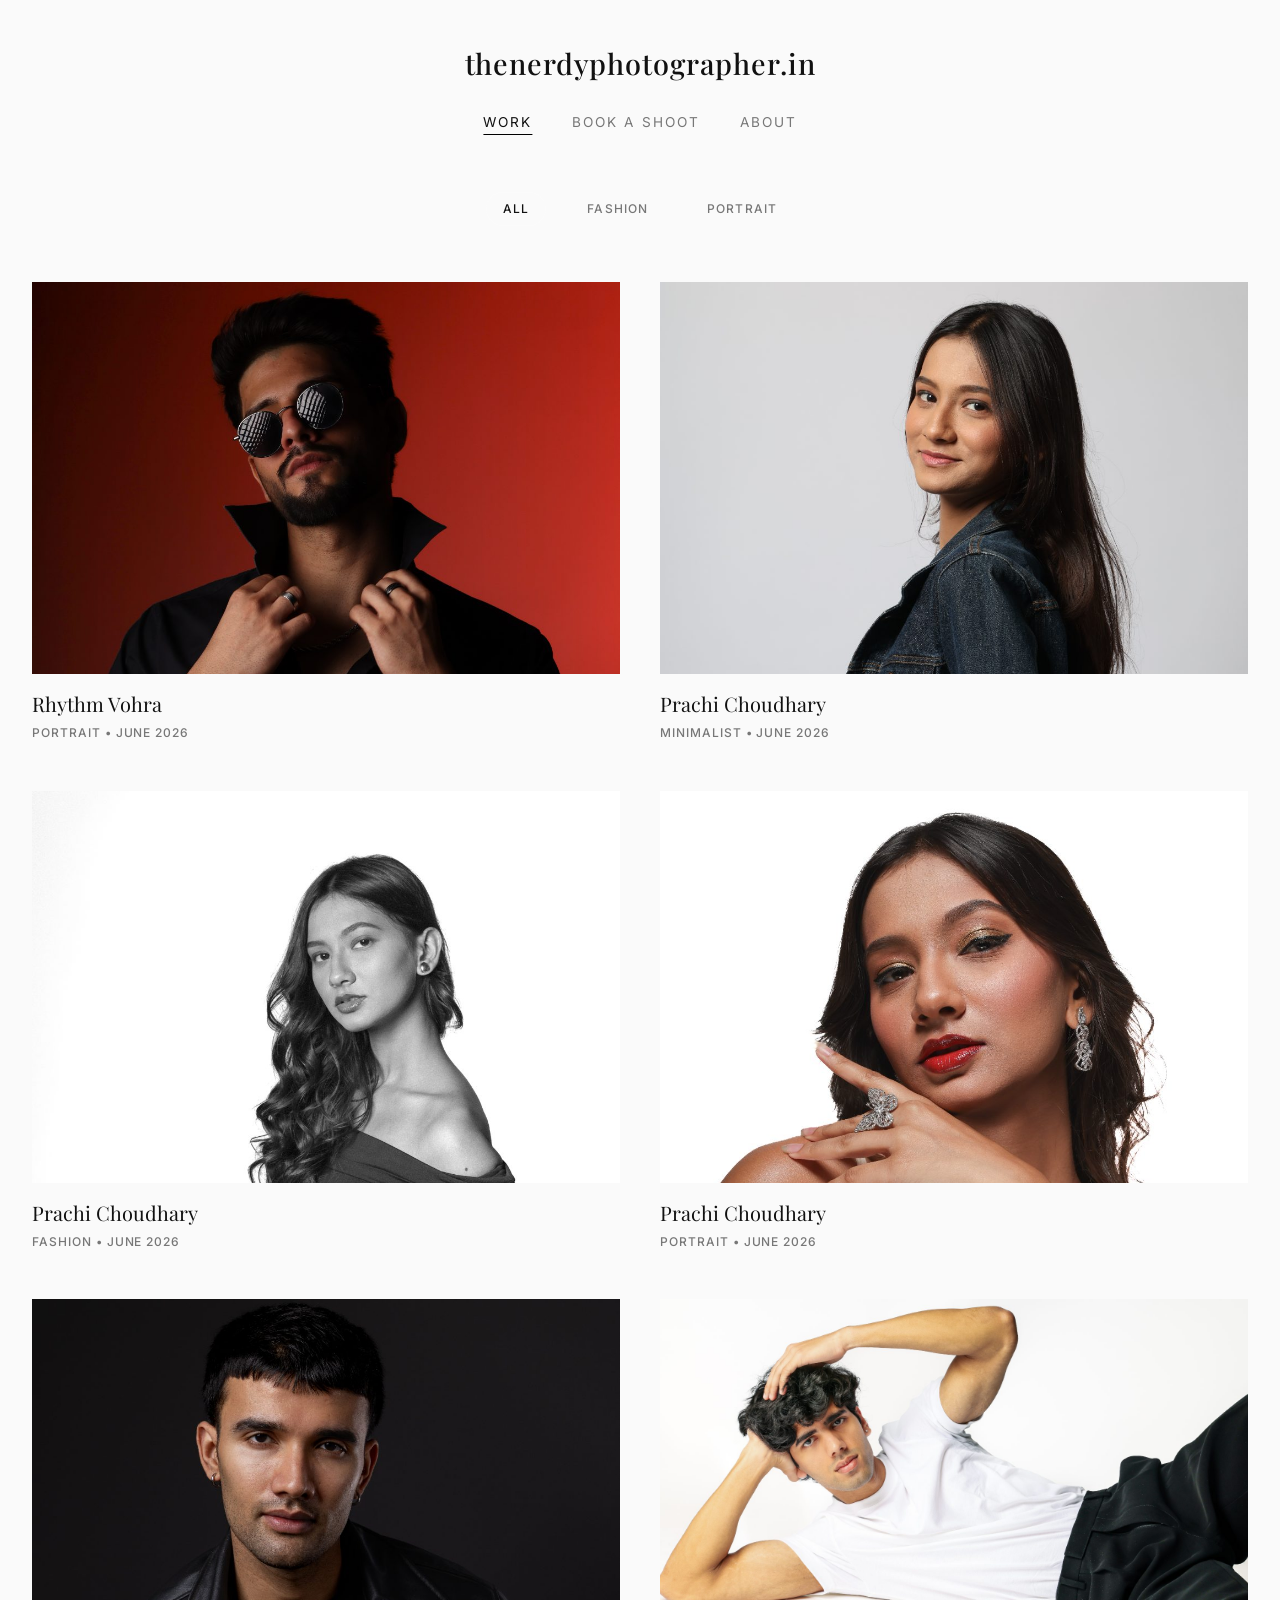
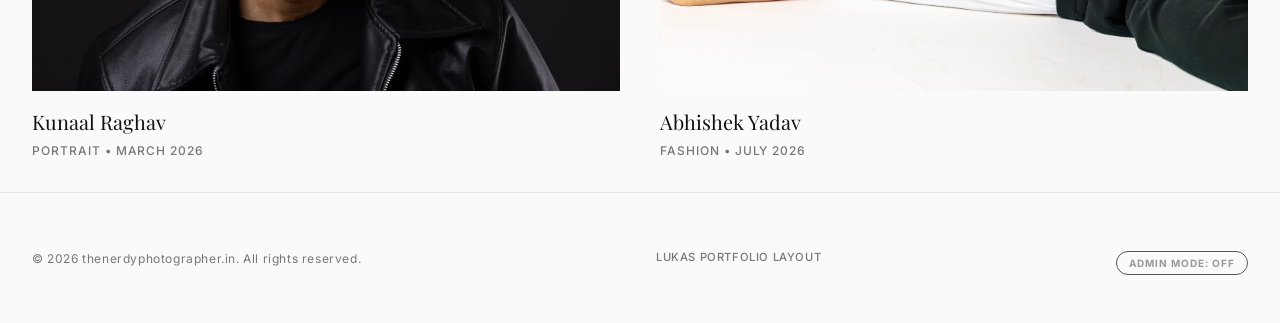
==== commit 877cfcaa: "feat: Add light mode support and admin theme overrides" ====
--- a/lukas-portfolio/index.html
+++ b/lukas-portfolio/index.html
@@ -12,6 +12,25 @@
   <link href="https://fonts.googleapis.com/css2?family=Inter:wght@300;400;500;600;700&family=Playfair+Display:ital,wght@0,400;0,500;0,600;1,400&display=swap" rel="stylesheet">
   
   <link rel="stylesheet" href="styles.css">
+  <script>
+    (function() {
+      function updateTheme() {
+        const override = localStorage.getItem("tnp-theme-override") || "auto";
+        const systemLight = window.matchMedia("(prefers-color-scheme: light)").matches;
+        if (override === "light" || (override === "auto" && systemLight)) {
+          document.documentElement.classList.add("theme-light");
+        } else {
+          document.documentElement.classList.remove("theme-light");
+        }
+      }
+      updateTheme();
+      window.matchMedia("(prefers-color-scheme: light)").addEventListener("change", updateTheme);
+      window.addEventListener("storage", (e) => {
+        if (e.key === "tnp-theme-override") updateTheme();
+      });
+      window.applyTnpThemeOverride = updateTheme;
+    })();
+  </script>
 </head>
 <body class="dark-mode">
   
--- a/lukas-portfolio/styles.css
+++ b/lukas-portfolio/styles.css
@@ -1176,3 +1176,103 @@
   height: 12px;
   accent-color: var(--accent);
 }
+
+/* ==========================================================================
+   LIGHT MODE STYLING OVERRIDES (CLASS-BASED)
+   ========================================================================== */
+.theme-light {
+  --bg-color: #fafafa;
+  --bg-header-scroll: rgba(250, 250, 250, 0.85);
+  --text-color: #222222;
+  --text-dim: #777777;
+  --text-light: #111111;
+  --border-color: #e5e5e5;
+  --accent-color: #000000;
+}
+
+.theme-light .grid-item-img-container,
+.theme-light .project-photo-container,
+.theme-light .about-hero-image {
+  background-color: #eeeeee;
+}
+
+.theme-light .testimonial-card {
+  background-color: rgba(0, 0, 0, 0.02);
+}
+
+.theme-light .lighting-content {
+  background-color: rgba(0, 0, 0, 0.01);
+}
+
+.theme-light .booking-submit-btn {
+  background-color: var(--text-light);
+  color: var(--bg-color);
+}
+
+.theme-light .booking-submit-btn:hover {
+  background-color: #000000;
+  box-shadow: 0 4px 12px rgba(0, 0, 0, 0.1);
+}
+
+.theme-light .form-input {
+  background-color: rgba(0, 0, 0, 0.02);
+  border: 1px solid var(--border-color);
+  color: var(--text-color);
+}
+
+.theme-light .form-input:focus {
+  border-color: rgba(0, 0, 0, 0.2);
+  background-color: rgba(0, 0, 0, 0.04);
+}
+
+.theme-light .lightbox {
+  background-color: rgba(250, 250, 250, 0.97);
+}
+
+.theme-light .lightbox-close,
+.theme-light .lightbox-prev,
+.theme-light .lightbox-next {
+  color: #666;
+}
+
+.theme-light .lightbox-close:hover,
+.theme-light .lightbox-prev:hover,
+.theme-light .lightbox-next:hover {
+  color: #000;
+}
+
+.theme-light .lightbox-content img {
+  box-shadow: 0 10px 40px rgba(0, 0, 0, 0.15);
+}
+
+/* Admin panel thumbnail section */
+.theme-light .thumb {
+  background: #eeeeee;
+  border: 1px solid #e0e0e0;
+}
+
+.theme-light .thumb-remove {
+  background: rgba(240, 240, 240, 0.78);
+  color: #000000;
+}
+
+.theme-light .thumb-align-ctrl {
+  background: rgba(240, 240, 240, 0.88);
+  border-top: 1px solid rgba(0, 0, 0, 0.08);
+}
+
+.theme-light .thumb-align-select {
+  color: #000000;
+}
+
+.theme-light .thumb-align-select option {
+  background: #ffffff;
+  color: #000000;
+}
+
+.theme-light .thumb-cover-ctrl label {
+  background: rgba(255, 255, 255, 0.75);
+  color: #000000;
+}
+
+
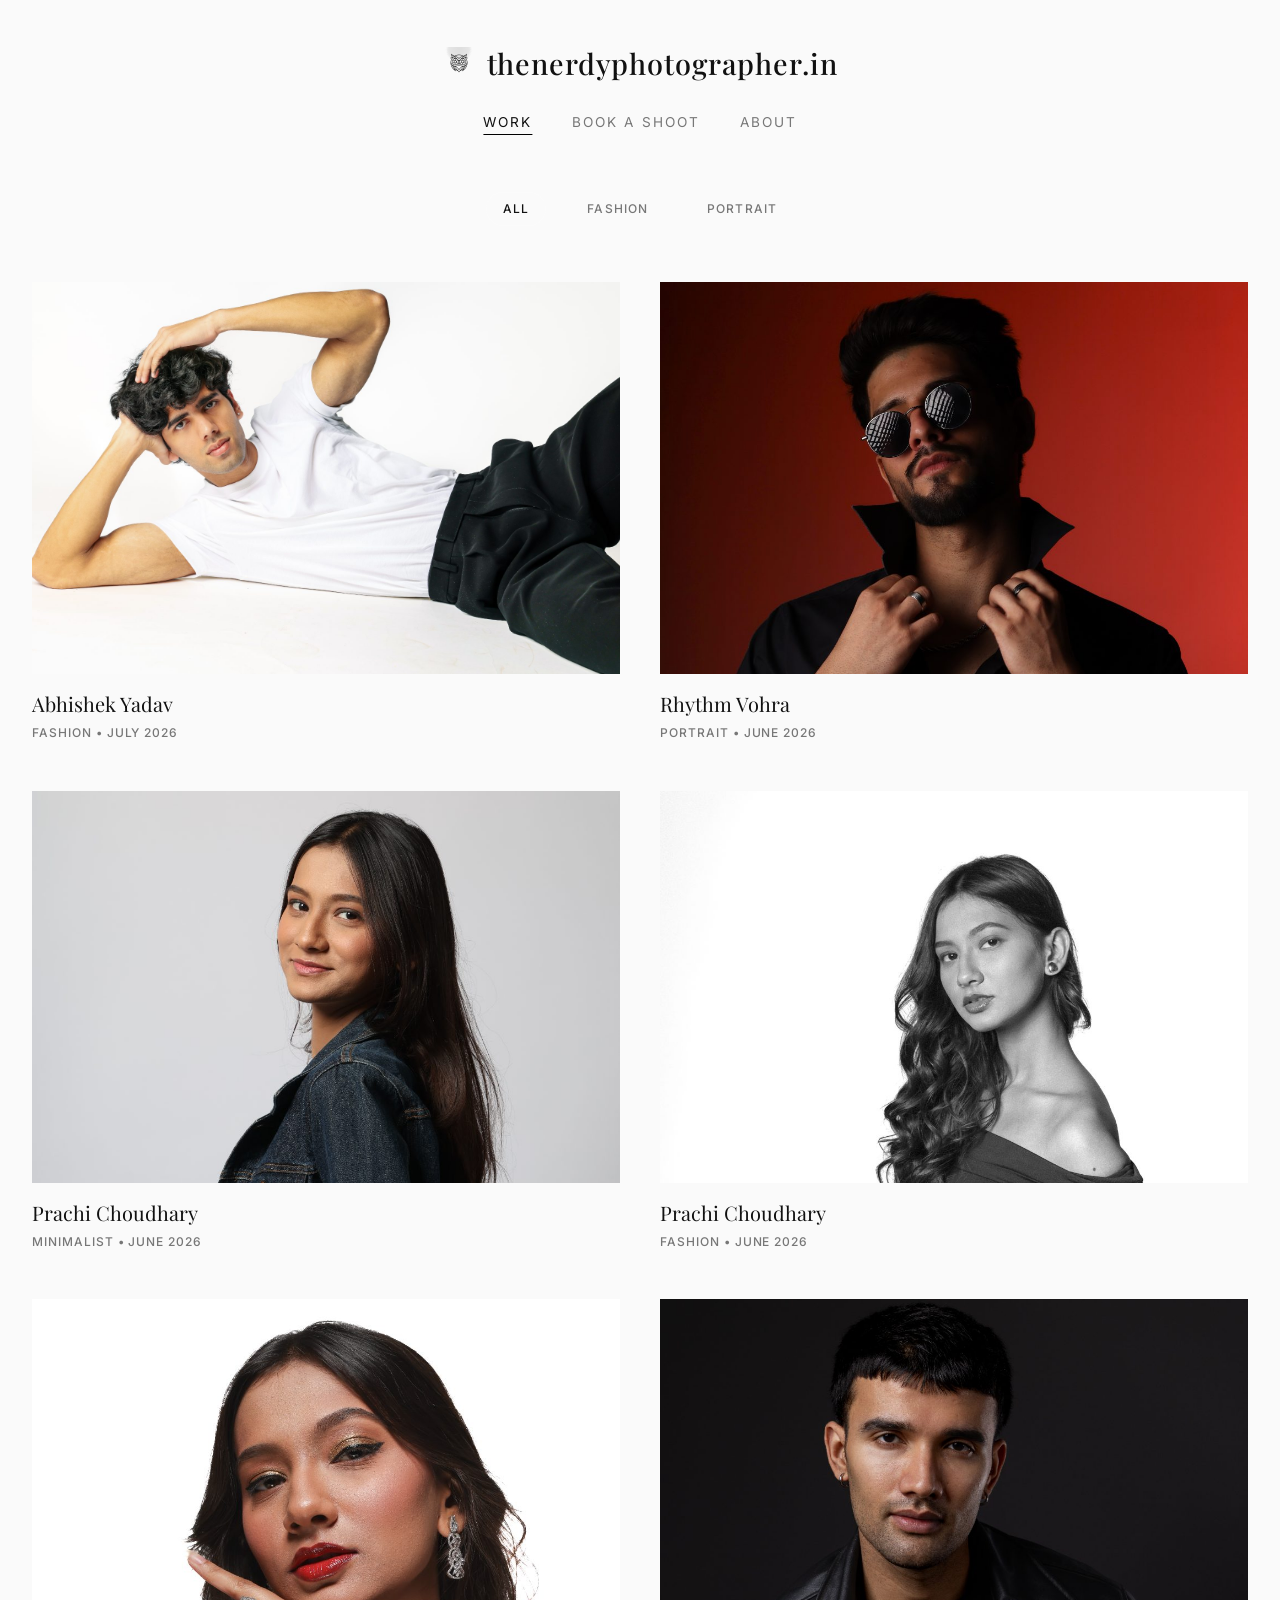
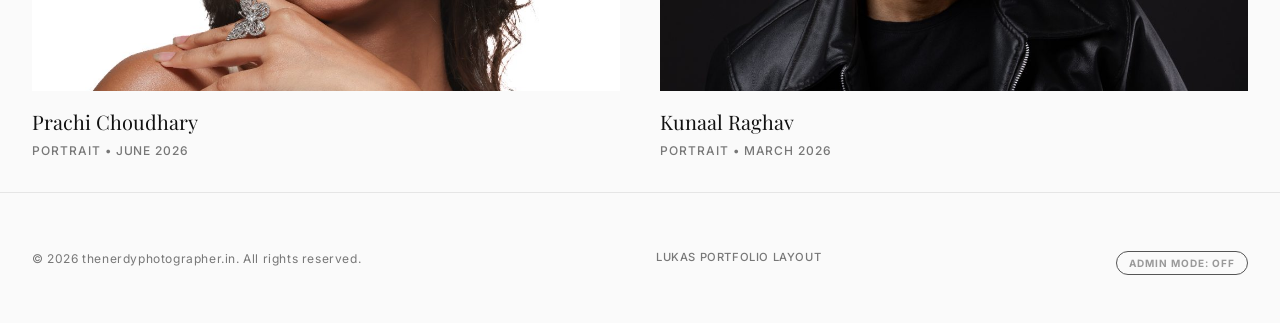
==== commit 8a735281: "feat: Add branding logos next to header title and convert Type input to select dropdown" ====
--- a/lukas-portfolio/index.html
+++ b/lukas-portfolio/index.html
@@ -38,7 +38,11 @@
   <header class="site-header">
     <div class="header-container">
       <a href="#/" class="logo-link">
-        <h1 class="logo-title">thenerdyphotographer.in</h1>
+        <div class="logo-container">
+          <img src="assets/logo_white.png" class="site-logo logo-white-img" alt="Logo">
+          <img src="assets/logo_black.png" class="site-logo logo-black-img" alt="Logo">
+          <h1 class="logo-title">thenerdyphotographer.in</h1>
+        </div>
       </a>
       <nav class="main-nav">
         <ul class="nav-list">
@@ -304,7 +308,15 @@
           <div class="form-row">
             <div class="form-group">
               <label for="f_type" class="form-label">Type</label>
-              <input type="text" id="f_type" class="form-input" placeholder="e.g. Commercial Campaign, Test Shoot">
+              <select id="f_type" class="form-input">
+                <option value="Test Shoot">Test Shoot</option>
+                <option value="Editorial">Editorial</option>
+                <option value="Commercial">Commercial</option>
+                <option value="Campaign">Campaign</option>
+                <option value="Documentary">Documentary</option>
+                <option value="E-commerce">E-commerce</option>
+                <option value="Fine Art">Fine Art</option>
+              </select>
             </div>
             <div class="form-group">
               <label for="f_season" class="form-label">Season / Year</label>
--- a/lukas-portfolio/styles.css
+++ b/lukas-portfolio/styles.css
@@ -89,7 +89,39 @@
 
 .logo-link {
   display: inline-block;
-  text-align: center;
+}
+
+.logo-container {
+  display: flex;
+  align-items: center;
+  gap: 12px;
+}
+
+.site-logo {
+  height: 32px;
+  width: auto;
+  object-fit: contain;
+  transition: var(--transition-smooth);
+}
+
+.site-header.scrolled .site-logo {
+  height: 24px;
+}
+
+.logo-black-img {
+  display: none;
+}
+
+.logo-white-img {
+  display: inline-block;
+}
+
+.theme-light .logo-black-img {
+  display: inline-block;
+}
+
+.theme-light .logo-white-img {
+  display: none;
 }
 
 .logo-title {
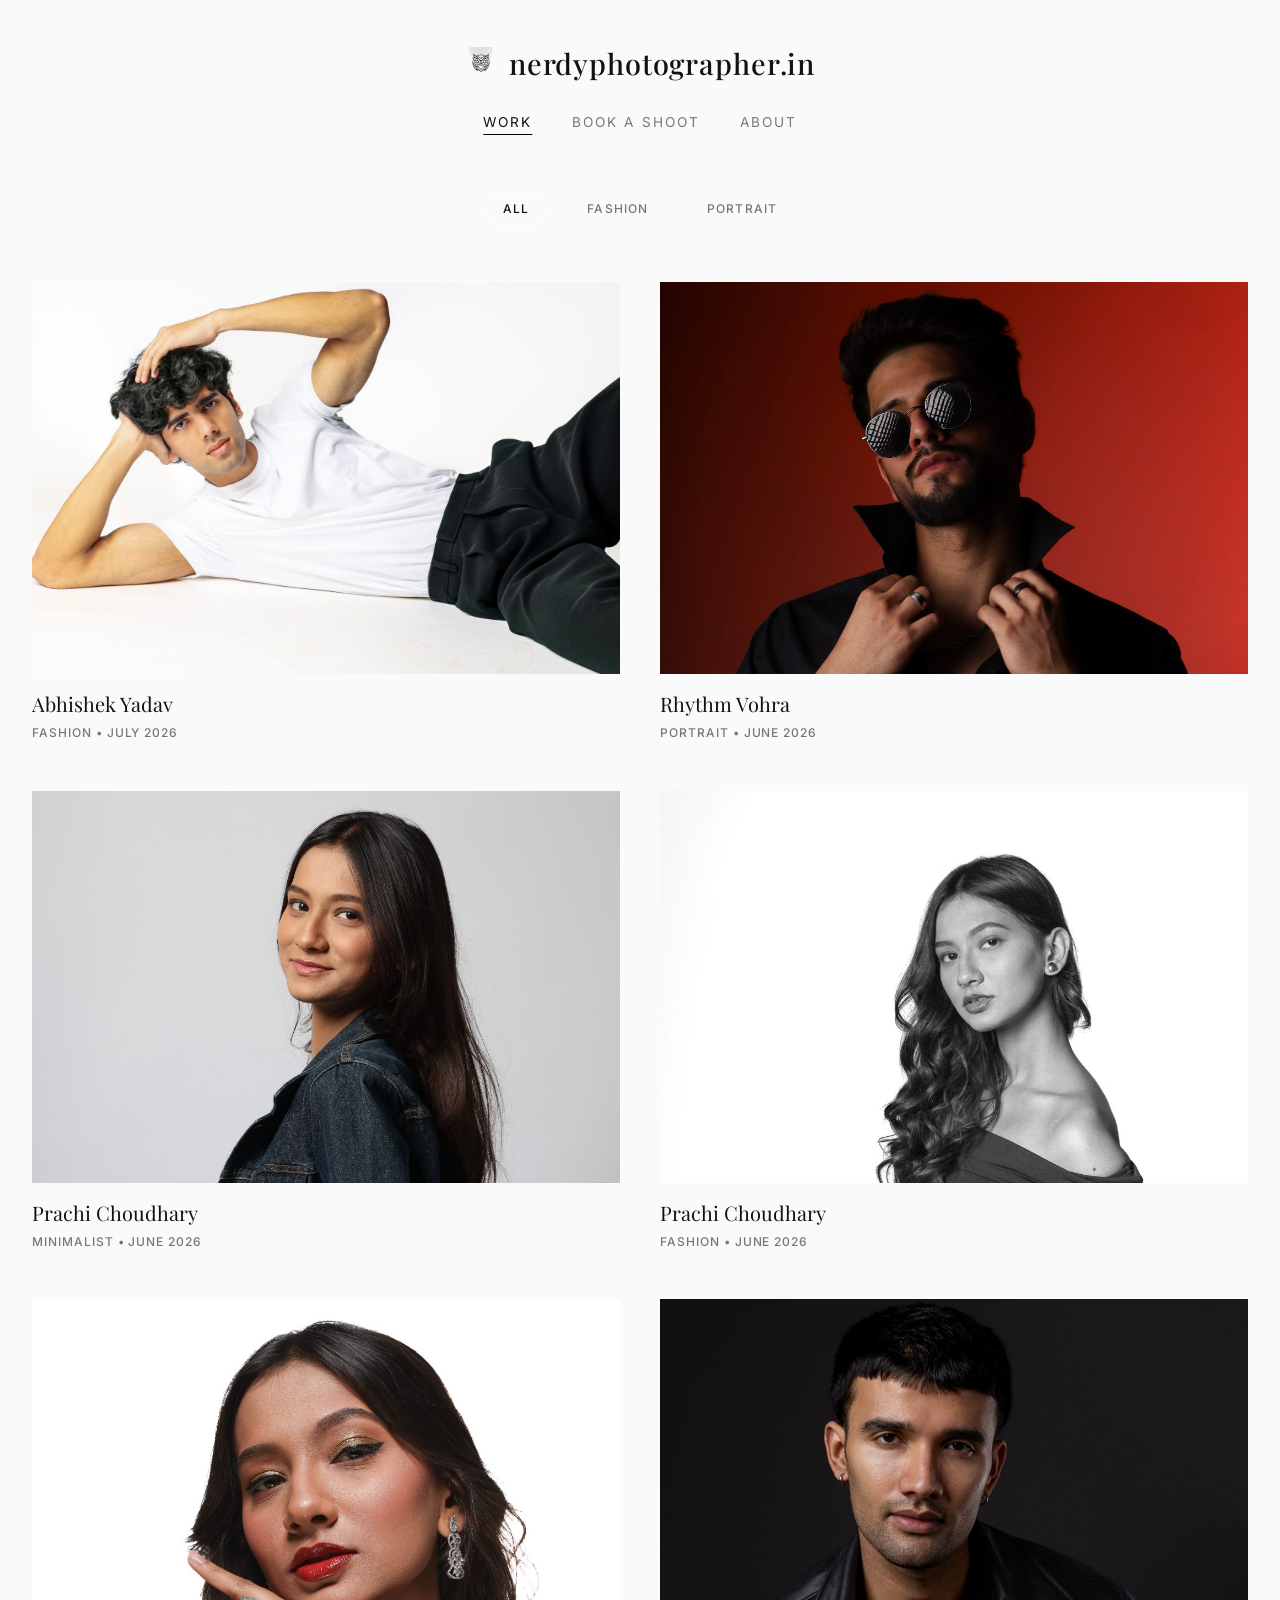
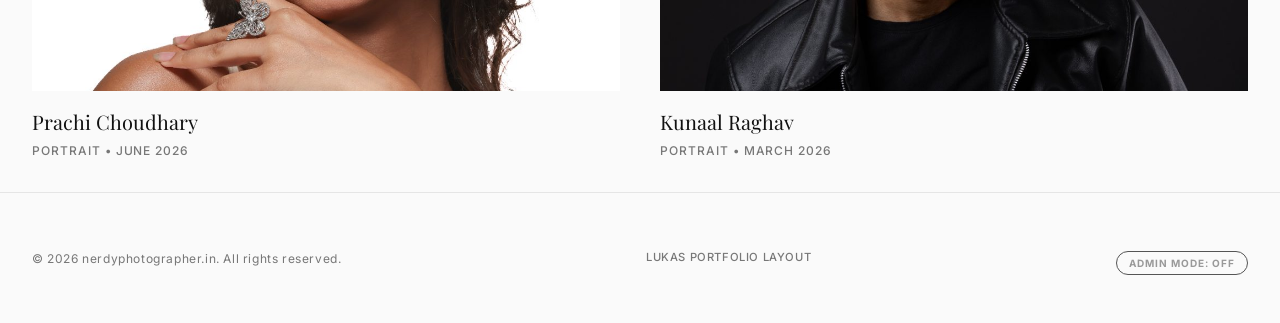
==== commit ed2bc381: "brand: Rename business from thenerdyphotographer.in to nerdyphotographer.in globally in all portfoli" ====
--- a/lukas-portfolio/index.html
+++ b/lukas-portfolio/index.html
@@ -3,6 +3,14 @@
 <head>
   <meta charset="UTF-8">
   <meta name="viewport" content="width=device-width, initial-scale=1.0">
+  <!-- Google tag (gtag.js) -->
+  <script async src="https://www.googletagmanager.com/gtag/js?id=G-S0Q7T5Y2J4"></script>
+  <script>
+    window.dataLayer = window.dataLayer || [];
+    function gtag(){dataLayer.push(arguments);}
+    gtag('js', new Date());
+    gtag('config', 'G-S0Q7T5Y2J4');
+  </script>
   <title>Lukas — photographer portfolio</title>
   <meta name="description" content="A minimalist landscape and fashion photography portfolio, styled in the Lukas theme. Noida, Delhi NCR, India.">
   
@@ -41,7 +49,7 @@
         <div class="logo-container">
           <img src="assets/logo_white.png" class="site-logo logo-white-img" alt="Logo">
           <img src="assets/logo_black.png" class="site-logo logo-black-img" alt="Logo">
-          <h1 class="logo-title">thenerdyphotographer.in</h1>
+          <h1 class="logo-title">nerdyphotographer.in</h1>
         </div>
       </a>
       <nav class="main-nav">
@@ -233,11 +241,11 @@
       <div class="about-container">
         <div class="about-hero-image">
           <div class="about-visual-fallback">
-            <span class="studio-initials">TNP</span>
+            <span class="studio-initials">NP</span>
           </div>
         </div>
         <div class="about-content">
-          <h2 class="about-title">thenerdyphotographer.in</h2>
+          <h2 class="about-title">nerdyphotographer.in</h2>
           <p class="about-subtitle">Visual Storytelling & Creative Photography</p>
           <div class="about-text">
             <p>Based in Noida, Noida / Delhi NCR, our studio focuses on creating cinematic, high-fashion, editorial, and portrait photography.</p>
@@ -251,7 +259,7 @@
             </div>
             <div class="about-info-row">
               <span class="info-label">Instagram</span>
-              <span class="info-value"><a href="https://www.instagram.com/thenerdyphotographer.in/" target="_blank" rel="noopener">@thenerdyphotographer.in</a></span>
+              <span class="info-value"><a href="https://www.instagram.com/nerdyphotographer.in/" target="_blank" rel="noopener">@nerdyphotographer.in</a></span>
             </div>
             <div class="about-info-row">
               <span class="info-label">Kavyar</span>
@@ -327,7 +335,7 @@
           <div class="form-row">
             <div class="form-group">
               <label for="f_photographer" class="form-label">Photographer</label>
-              <input type="text" id="f_photographer" class="form-input" placeholder="Prateek Saxena">
+              <input type="text" id="f_photographer" class="form-input" placeholder="nerdyphotographer">
             </div>
             <div class="form-group">
               <label for="f_ad" class="form-label">Art Director</label>
@@ -391,10 +399,10 @@
             </div>
             <div class="form-group">
               <label for="f_link" class="form-label">Portfolio Link</label>
-              <input type="url" id="f_link" class="form-input" placeholder="https://thenerdyphotographer.in">
-            </div>
-          </div>
-
+              <input type="url" id="f_link" class="form-input" placeholder="https://nerdyphotographer.in">
+            </div>
+          </div>
+ 
           <div class="form-group">
             <label for="f_diagram" class="form-label">Lighting Diagram Image (Optional)</label>
             <div style="display: flex; gap: 14px; align-items: center;">
@@ -408,7 +416,7 @@
               <img id="f_diagram_img" style="max-height: 120px; border-radius: 4px; border: 1px solid #444;" alt="Diagram Preview">
             </div>
           </div>
-
+ 
           <div class="form-row">
             <div class="form-group">
               <label class="form-label">Testimonial 1 (Quote & By)</label>
@@ -418,19 +426,19 @@
               </div>
             </div>
           </div>
-
+ 
           <div class="form-row" style="margin-top:10px;">
             <label style="display: flex; align-items: center; gap: 8px; font-weight: 700; cursor: pointer;">
               <input id="f_featured" type="checkbox" checked style="width: 16px; height: 16px; accent-color: var(--accent,#c3a078);" />
               Feature on home grid
             </label>
           </div>
-
+ 
           <button type="submit" class="booking-submit-btn" id="uploadSubmitBtn" style="margin-top: 24px;">Publish Shoot</button>
         </form>
       </div>
     </section>
-
+ 
     <!-- Lightbox Modal -->
   <div id="lightbox" class="lightbox" aria-hidden="true" role="dialog">
     <button class="lightbox-close" aria-label="Close lightbox">&times;</button>
@@ -441,10 +449,10 @@
     </div>
     <div id="lightbox-caption" class="lightbox-caption">Photo Caption</div>
   </div>
-
+ 
   <footer class="site-footer">
     <div class="footer-content">
-      <p class="footer-copy">&copy; 2026 thenerdyphotographer.in. All rights reserved.</p>
+      <p class="footer-copy">&copy; 2026 nerdyphotographer.in. All rights reserved.</p>
       <p class="footer-design">Lukas Portfolio Layout</p>
       <div style="margin-top: 10px;">
         <button class="admin-mode-btn" id="adminModeBtnFooter" style="background:none; border:1px solid #555; color:#999; font-family:inherit; font-size:10px; font-weight:700; padding:5px 12px; border-radius:100px; cursor:pointer; text-transform:uppercase; letter-spacing:0.1em; transition:all 0.3s; outline:none;">Admin Mode: Off</button>
@@ -454,6 +462,6 @@
 
   <!-- Scripts -->
   <script src="data.js"></script>
-  <script src="app.js"></script>
+  <script src="app.js?v=2"></script>
 </body>
 </html>
--- a/lukas-portfolio/styles.css
+++ b/lukas-portfolio/styles.css
@@ -1151,6 +1151,28 @@
   display: grid;
   place-items: center;
 }
+.thumb-move-left, .thumb-move-right {
+  position: absolute;
+  top: 4px;
+  width: 22px;
+  height: 22px;
+  border-radius: 50%;
+  background: rgba(14,14,14,.78);
+  color: #fff;
+  border: 0;
+  font-size: 11px;
+  font-weight: bold;
+  z-index: 2;
+  cursor: pointer;
+  display: grid;
+  place-items: center;
+}
+.thumb-move-left { left: 4px; }
+.thumb-move-right { left: 30px; }
+.thumb-move-left:disabled, .thumb-move-right:disabled {
+  opacity: 0.3;
+  cursor: not-allowed;
+}
 .thumb-align-ctrl {
   position: absolute;
   bottom: 0;
